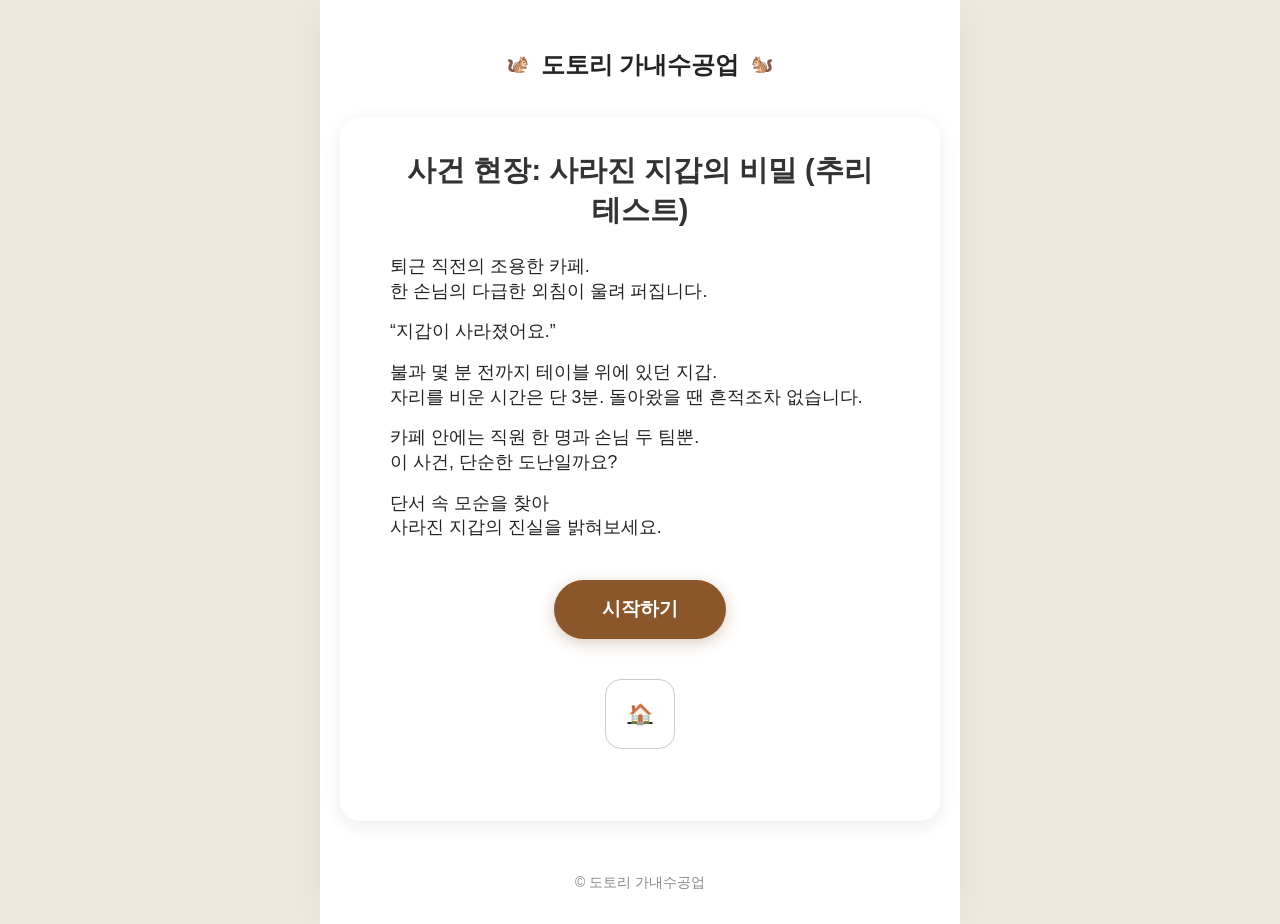
==== tests/mystery_wallet.html @ 821a16fc "테스트 인트로 화면 추가, 레이아웃 개선(site-main wrapper), 지갑 미스터리 테스트 및 결과 데이터 추가" ====
<!doctype html>
<html lang="ko">
<head>
  <meta charset="utf-8" />
  <meta name="viewport" content="width=device-width,initial-scale=1" />
  <title>도토리 가내수공업</title>
  <link rel="stylesheet" as="style" crossorigin href="https://cdn.jsdelivr.net/gh/orioncactus/pretendard@v1.3.9/dist/web/static/pretendard-gov-dynamic-subset.min.css" />
  <link rel="stylesheet" href="../style.css">
</head>
<body>
  <div class="site-main">
    <header>
      <h1><i>🐿️</i> 도토리 가내수공업 <i>🐿️</i></h1>
      <div id="headerControls"></div>
    </header>

    <main>
      <!-- 인트로 화면 -->
      <section id="intro" hidden>
        <h2 id="introTitle" class="intro-title">사건 현장: 사라진 지갑의 비밀 (추리 테스트)</h2>
        <div class="intro-content">
          <p>퇴근 직전의 조용한 카페.<br>
          한 손님의 다급한 외침이 울려 퍼집니다.</p>
          <p>“지갑이 사라졌어요.”</p>
          <p>불과 몇 분 전까지 테이블 위에 있던 지갑.<br>
          자리를 비운 시간은 단 3분. 돌아왔을 땐 흔적조차 없습니다.</p>
          <p>카페 안에는 직원 한 명과 손님 두 팀뿐.<br>
          이 사건, 단순한 도난일까요?</p>
          <p>단서 속 모순을 찾아<br>
          사라진 지갑의 진실을 밝혀보세요.</p>
        </div>
        <button id="startBtn" class="start-btn">시작하기</button>
        <div class="bottom-home"><a href="../index.html" class="home-btn">🏠</a></div>
      </section>

      <!-- 퀴즈 화면 -->
      <section id="quiz">
        <div style="display:flex; align-items:center; gap:1rem;">
          <div id="progress">문항 로딩 중...</div>
        </div>
        <h2 id="question"></h2>
        <ul id="options"></ul>
        <div class="bottom-home"><a href="../index.html" class="home-btn">🏠</a></div>
      </section>

      <!-- 완료(결과보기) 화면 -->
      <section id="complete" hidden>
        <div style="display:flex; align-items:center; gap:1rem;">
          <div>테스트 완료! 당신의 캐릭터를 확인해볼까요?</div>
          <button id="viewResultBtn">결과 보기</button>
          <a href="../index.html" class="home-btn">처음으로</a>
        </div>
      </section>

      <!-- 결과 화면 -->
      <section id="result" hidden>
        <div style="display:flex; align-items:center; gap:1rem;">
          <h2 id="resultTitle"></h2>
          <a href="../index.html" class="home-btn">처음으로</a>
        </div>
        <p id="resultText"></p>
        <div style="text-align:center;">
          <img id="resultImage" src="" alt="결과 이미지" style="max-width:300px; display:none; margin-top:1rem; border-radius:12px; box-shadow: 0 4px 12px rgba(0,0,0,0.1);" />
        </div>
          <div style="margin-top:2rem;">
          <button id="restartBtn">다시 해보기</button>
        </div>
      </section>
    </main>

    <footer>
      © 도토리 가내수공업
    </footer>
  </div>

  <script src="../scripts/quiz.js"></script>
</body>
</html>
---- style.css ----
html, body, div, span, applet, object, iframe,
h1, h2, h3, h4, h5, h6, p, blockquote, pre,
a, abbr, acronym, address, big, cite, code,
del, dfn, em, img, ins, kbd, q, s, samp,
small, strike, strong, sub, sup, tt, var,
b, u, i, dl, dt, dd, ol, ul, li,
fieldset, form, label, legend,
table, caption, tbody, tfoot, thead, tr, th, td,
article, aside, canvas, details, embed, 
figure, figcaption, footer, header, hgroup, 
menu, nav, output, section, summary, textarea,
time, mark, audio, video, select, button, input {
  color: #242424;
  margin: 0;
  padding: 0;
  border: 0;
  font-style: normal;
  line-height: 1.4em;
  font-family: 'Pretendard GOV', '-apple-system', 'BlinkMacSystemFont', 'Apple SD Gothic Neo', 'Segoe UI', 'Roboto', sans-serif;
}

body {
  background: #ede9dd;
  min-height: 100vh;
}

.site-main {
  max-width: 640px;
  margin: 0 auto;
  min-height: 100vh;
  background: #fff;
  display: flex;
  flex-direction: column;
  box-shadow: 0 0 40px rgba(0,0,0,0.05);
}

img { max-width: 100%; vertical-align: top; }

header {
  display: flex;
  justify-content: center;
  align-items: center;
  padding: 48px 0 16px 0;
}

h1 {
  display: flex;
  align-items: center;
  gap: 12px;
  margin: 0;
  font-size: 24px;
  font-weight: 700;
  font-family: 'SchoolSafetyStarrySky', sans-serif;
}

h1 i {
  font-size: 18px;
}

h1 i:first-child {
  transform: scaleX(-1);
}

main {
  max-width: 640px;
  margin: 0 auto;
  padding: 0 20px;
}

footer {
  text-align: center;
  padding: 32px 0;
  font-size: 14px;
  color: #888;
}

/* Typography */
.text-doit {
  color: #5f6166;
  font-size: 18px;
  font-weight: 500;
  margin-bottom: 1.5em;
  line-height: 1.5em;
  text-align: center;
}

/* 테스트 리스트 - 바둑판(grid) */
#testsList {
  display: grid;
  grid-template-columns: repeat(auto-fill, minmax(200px, 1fr));
  gap: 1rem;
  list-style: none;
  padding: 0;
  margin: 0;
}

#testsList li {
  background: #fafafa;
  border: 1px solid #eee;
  padding: 1rem;
  border-radius: 8px;
  display: flex;
  flex-direction: column;
  align-items: stretch;
}

.quiz-card {
  display: block;
  text-align: left;
  border: none;
  background: transparent;
  cursor: pointer;
  padding: 0;
  font-size: 1rem;
}

.quiz-title {
  font-weight: 600;
  margin-bottom: 0.5rem;
}

.quiz-desc {
  color: #666;
  font-size: 0.95rem;
  margin-top: auto;
}

.quiz-narrative {
  background: #fff;
  border-left: 4px solid #8b572a;
  padding: 1rem;
  margin: 1.5rem 0;
  font-size: 1.05rem;
  line-height: 1.6;
  color: #444;
  border-radius: 0 8px 8px 0;
  box-shadow: 0 2px 8px rgba(0,0,0,0.05);
}

.quiz-main-title {
  font-size: 1.1rem;
  color: #8b572a;
  font-weight: 700;
  margin-bottom: 0.5rem;
  padding-bottom: 0.5rem;
  border-bottom: 2px solid #e0dacc;
  display: inline-block;
}

/* 퀴즈/옵션 */
/* 숨김은 HTML의 `hidden` 속성으로 제어합니다 */
section[hidden] {
  display: none;
}

#options {
  list-style: none;
  padding: 0;
  margin: 1rem 0 1.25rem 0;
}

button {
  padding: 0.6rem 0.8rem;
  border-radius: 6px;
  border: 1px solid #ccc;
  background: #fff;
  cursor: pointer;
}

.controls {
  display: flex;
  gap: 0.5rem;
}

.option-btn.selected {
  background: #0078d4;
  color: #fff;
  border-color: #0078d4;
}

.option-btn.muted {
  background: #f1f1f1;
  color: #888;
  border-color: #ececec;
}

#complete {
  padding: 1rem 0;
}

#result {
  padding: 1rem 0;
}

.bottom-home {
  display: flex;
  justify-content: center;
  margin: 40px 0 40px 0;
}

.home-btn {
  display: flex;
  justify-content: center;
  align-items: center;
  width: 68px;
  height: 68px;
  border: 1px solid #ccc;
  border-radius: 16px; 
  font-size: 20px;
  font-weight: 600;
}

/* 인트로 화면 */
#intro {
  text-align: center;
  padding: 2rem 1rem;
  background: white;
  border-radius: 20px;
  box-shadow: 0 4px 20px rgba(0,0,0,0.08);
  margin: 20px 0;
}

.intro-title {
  font-size: 1.8rem;
  font-weight: 800;
  color: #333;
  margin-bottom: 1.5rem;
  word-break: keep-all;
}

.intro-content {
  font-size: 1.1rem;
  color: #666;
  line-height: 1.6;
  margin-bottom: 2.5rem;
  word-break: keep-all;
  text-align: left;
  max-width: 500px;
  margin-left: auto;
  margin-right: auto;
}

.intro-content p {
  margin-bottom: 1rem;
}

.start-btn {
  background: #8b572a;
  color: white;
  font-size: 1.2rem;
  font-weight: 700;
  padding: 1rem 3rem;
  border-radius: 50px;
  border: none;
  cursor: pointer;
  transition: transform 0.2s, background-color 0.2s;
  box-shadow: 0 4px 15px rgba(139, 87, 42, 0.3);
}

.start-btn:hover {
  background: #7a4d25;
  transform: translateY(-2px);
}

.start-btn:active {
  transform: translateY(0);
}
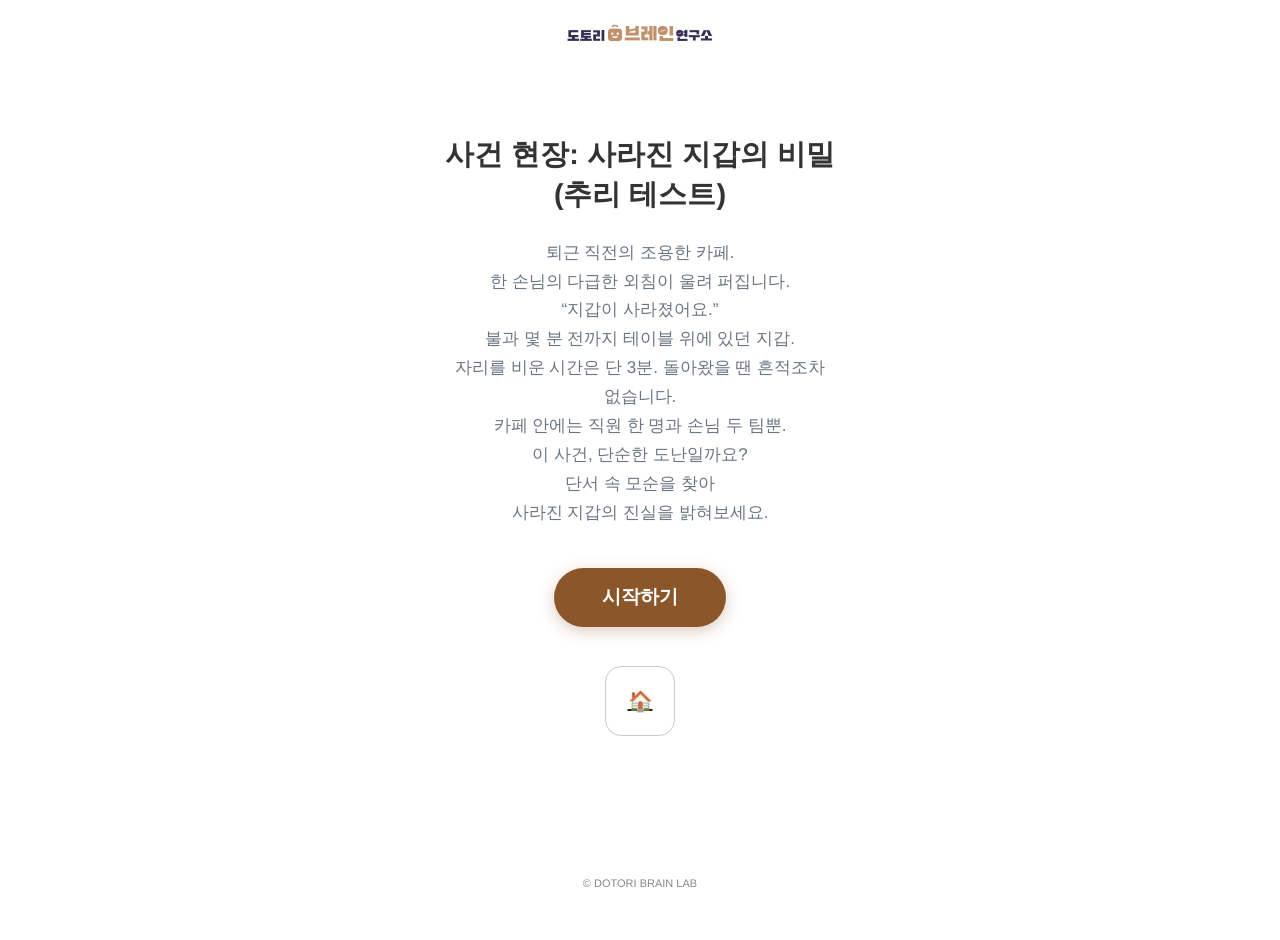
==== commit f2f0da69: "로고추가 및 html 정리" ====
--- a/tests/mystery_wallet.html
+++ b/tests/mystery_wallet.html
@@ -3,14 +3,16 @@
 <head>
   <meta charset="utf-8" />
   <meta name="viewport" content="width=device-width,initial-scale=1" />
-  <title>도토리 가내수공업</title>
-  <link rel="stylesheet" as="style" crossorigin href="https://cdn.jsdelivr.net/gh/orioncactus/pretendard@v1.3.9/dist/web/static/pretendard-gov-dynamic-subset.min.css" />
+  <title>도토리 브레인 연구소</title>
+  <link rel="preload" href="https://cdn.jsdelivr.net/gh/projectnoonnu/2503@1.0/KakaoBigSans-Regular.woff2" as="font" type="font/woff2" crossorigin>
+  <link rel="preload" href="https://cdn.jsdelivr.net/gh/projectnoonnu/2503@1.0/KakaoBigSans-Bold.woff2" as="font" type="font/woff2" crossorigin>
   <link rel="stylesheet" href="../style.css">
+  <link rel="stylesheet" href="../css/content.css">
 </head>
 <body>
   <div class="site-main">
     <header>
-      <h1><i>🐿️</i> 도토리 가내수공업 <i>🐿️</i></h1>
+      <h1 class="site-logo"><img src="../images/site-logo.png" alt="도토리 브레인 연구소"></h1>
       <div id="headerControls"></div>
     </header>
 
@@ -69,7 +71,7 @@
     </main>
 
     <footer>
-      © 도토리 가내수공업
+      <p>© DOTORI BRAIN LAB</p>
     </footer>
   </div>
 
--- a/style.css
+++ b/style.css
@@ -1,3 +1,17 @@
+@font-face {
+    font-family: 'KakaoBigFont';
+    src: url('https://cdn.jsdelivr.net/gh/projectnoonnu/2503@1.0/KakaoBigSans-Regular.woff2') format('woff2');
+    font-weight: 400;
+    font-display: swap;
+}
+
+@font-face {
+    font-family: 'KakaoBigFont';
+    src: url('https://cdn.jsdelivr.net/gh/projectnoonnu/2503@1.0/KakaoBigSans-Bold.woff2') format('woff2');
+    font-weight: 700;
+    font-display: swap;
+}
+
 html, body, div, span, applet, object, iframe,
 h1, h2, h3, h4, h5, h6, p, blockquote, pre,
 a, abbr, acronym, address, big, cite, code,
@@ -16,22 +30,25 @@
   border: 0;
   font-style: normal;
   line-height: 1.4em;
-  font-family: 'Pretendard GOV', '-apple-system', 'BlinkMacSystemFont', 'Apple SD Gothic Neo', 'Segoe UI', 'Roboto', sans-serif;
+  font-family: 'KakaoBigFont', /*'Pretendard GOV',*/ '-apple-system', 'BlinkMacSystemFont', 'Apple SD Gothic Neo', 'Segoe UI', 'Roboto', sans-serif;
 }
 
 body {
-  background: #ede9dd;
   min-height: 100vh;
 }
 
+h2, h3, h4, h5, h6, p, span, li, button {
+  /* 부드러운 폰트 */
+  transform: rotate(0.04deg); 
+}
+
 .site-main {
-  max-width: 640px;
+  max-width: 480px;
   margin: 0 auto;
   min-height: 100vh;
   background: #fff;
   display: flex;
   flex-direction: column;
-  box-shadow: 0 0 40px rgba(0,0,0,0.05);
 }
 
 img { max-width: 100%; vertical-align: top; }
@@ -40,37 +57,28 @@
   display: flex;
   justify-content: center;
   align-items: center;
-  padding: 48px 0 16px 0;
+  padding: 24px 0;
+  margin-bottom: 16px;
 }
 
 h1 {
-  display: flex;
-  align-items: center;
-  gap: 12px;
-  margin: 0;
-  font-size: 24px;
-  font-weight: 700;
-  font-family: 'SchoolSafetyStarrySky', sans-serif;
-}
-
-h1 i {
-  font-size: 18px;
-}
-
-h1 i:first-child {
-  transform: scaleX(-1);
+  display: block;
+  width: 146px;
+  height: 18px;
 }
 
 main {
-  max-width: 640px;
   margin: 0 auto;
-  padding: 0 20px;
+  padding: 0 16px;
 }
 
 footer {
   text-align: center;
-  padding: 32px 0;
-  font-size: 14px;
+  padding: 48px 16px;
+}
+
+footer p {
+  font-size: 11px;
   color: #888;
 }
 
@@ -125,27 +133,6 @@
   margin-top: auto;
 }
 
-.quiz-narrative {
-  background: #fff;
-  border-left: 4px solid #8b572a;
-  padding: 1rem;
-  margin: 1.5rem 0;
-  font-size: 1.05rem;
-  line-height: 1.6;
-  color: #444;
-  border-radius: 0 8px 8px 0;
-  box-shadow: 0 2px 8px rgba(0,0,0,0.05);
-}
-
-.quiz-main-title {
-  font-size: 1.1rem;
-  color: #8b572a;
-  font-weight: 700;
-  margin-bottom: 0.5rem;
-  padding-bottom: 0.5rem;
-  border-bottom: 2px solid #e0dacc;
-  display: inline-block;
-}
 
 /* 퀴즈/옵션 */
 /* 숨김은 HTML의 `hidden` 속성으로 제어합니다 */
@@ -210,58 +197,4 @@
   font-weight: 600;
 }
 
-/* 인트로 화면 */
-#intro {
-  text-align: center;
-  padding: 2rem 1rem;
-  background: white;
-  border-radius: 20px;
-  box-shadow: 0 4px 20px rgba(0,0,0,0.08);
-  margin: 20px 0;
-}
-
-.intro-title {
-  font-size: 1.8rem;
-  font-weight: 800;
-  color: #333;
-  margin-bottom: 1.5rem;
-  word-break: keep-all;
-}
-
-.intro-content {
-  font-size: 1.1rem;
-  color: #666;
-  line-height: 1.6;
-  margin-bottom: 2.5rem;
-  word-break: keep-all;
-  text-align: left;
-  max-width: 500px;
-  margin-left: auto;
-  margin-right: auto;
-}
-
-.intro-content p {
-  margin-bottom: 1rem;
-}
-
-.start-btn {
-  background: #8b572a;
-  color: white;
-  font-size: 1.2rem;
-  font-weight: 700;
-  padding: 1rem 3rem;
-  border-radius: 50px;
-  border: none;
-  cursor: pointer;
-  transition: transform 0.2s, background-color 0.2s;
-  box-shadow: 0 4px 15px rgba(139, 87, 42, 0.3);
-}
-
-.start-btn:hover {
-  background: #7a4d25;
-  transform: translateY(-2px);
-}
-
-.start-btn:active {
-  transform: translateY(0);
-}
+
--- a/css/content.css
+++ b/css/content.css
@@ -0,0 +1,76 @@
+/* content.css - 스타일 시트 */
+
+.quiz-narrative {
+  background: #fff;
+  border-left: 4px solid #8b572a;
+  padding: 1rem;
+  margin: 1.5rem 0;
+  font-size: 1.05rem;
+  line-height: 1.6;
+  color: #444;
+  border-radius: 0 8px 8px 0;
+}
+
+.quiz-main-title {
+  font-size: 1.1rem;
+  color: #8b572a;
+  font-weight: 700;
+  margin-bottom: 0.5rem;
+  padding-bottom: 0.5rem;
+  border-bottom: 2px solid #e0dacc;
+  display: inline-block;
+}
+
+/* 인트로 화면 */
+#intro {
+  text-align: center;
+  padding: 2rem 1rem;
+  background: white;
+  border-radius: 20px;
+  margin: 20px 0;
+}
+
+.intro-title {
+  font-size: 1.8rem;
+  font-weight: 800;
+  color: #333;
+  margin-bottom: 1.5rem;
+  word-break: keep-all;
+}
+
+.intro-content {
+  font-size: 1.1rem;
+  color: #666;
+  line-height: 1.6;
+  margin-bottom: 2.5rem;
+  word-break: keep-all;
+  text-align: left;
+  max-width: 500px;
+  margin-left: auto;
+  margin-right: auto;
+}
+
+.intro-content p {
+  color: #6b7684;
+  font-size: 17px;
+  line-height: 1.7em;
+  text-align: center;
+}
+
+.start-btn {
+  background: #8b572a;
+  color: white;
+  font-size: 1.2rem;
+  font-weight: 700;
+  padding: 1rem 3rem;
+  border-radius: 50px;
+  border: none;
+  cursor: pointer;
+  transition: transform 0.2s, background-color 0.2s;
+  box-shadow: 0 4px 15px rgba(139, 87, 42, 0.3);
+}
+
+.start-btn:hover {
+  background: #7a4d25;
+}
+
